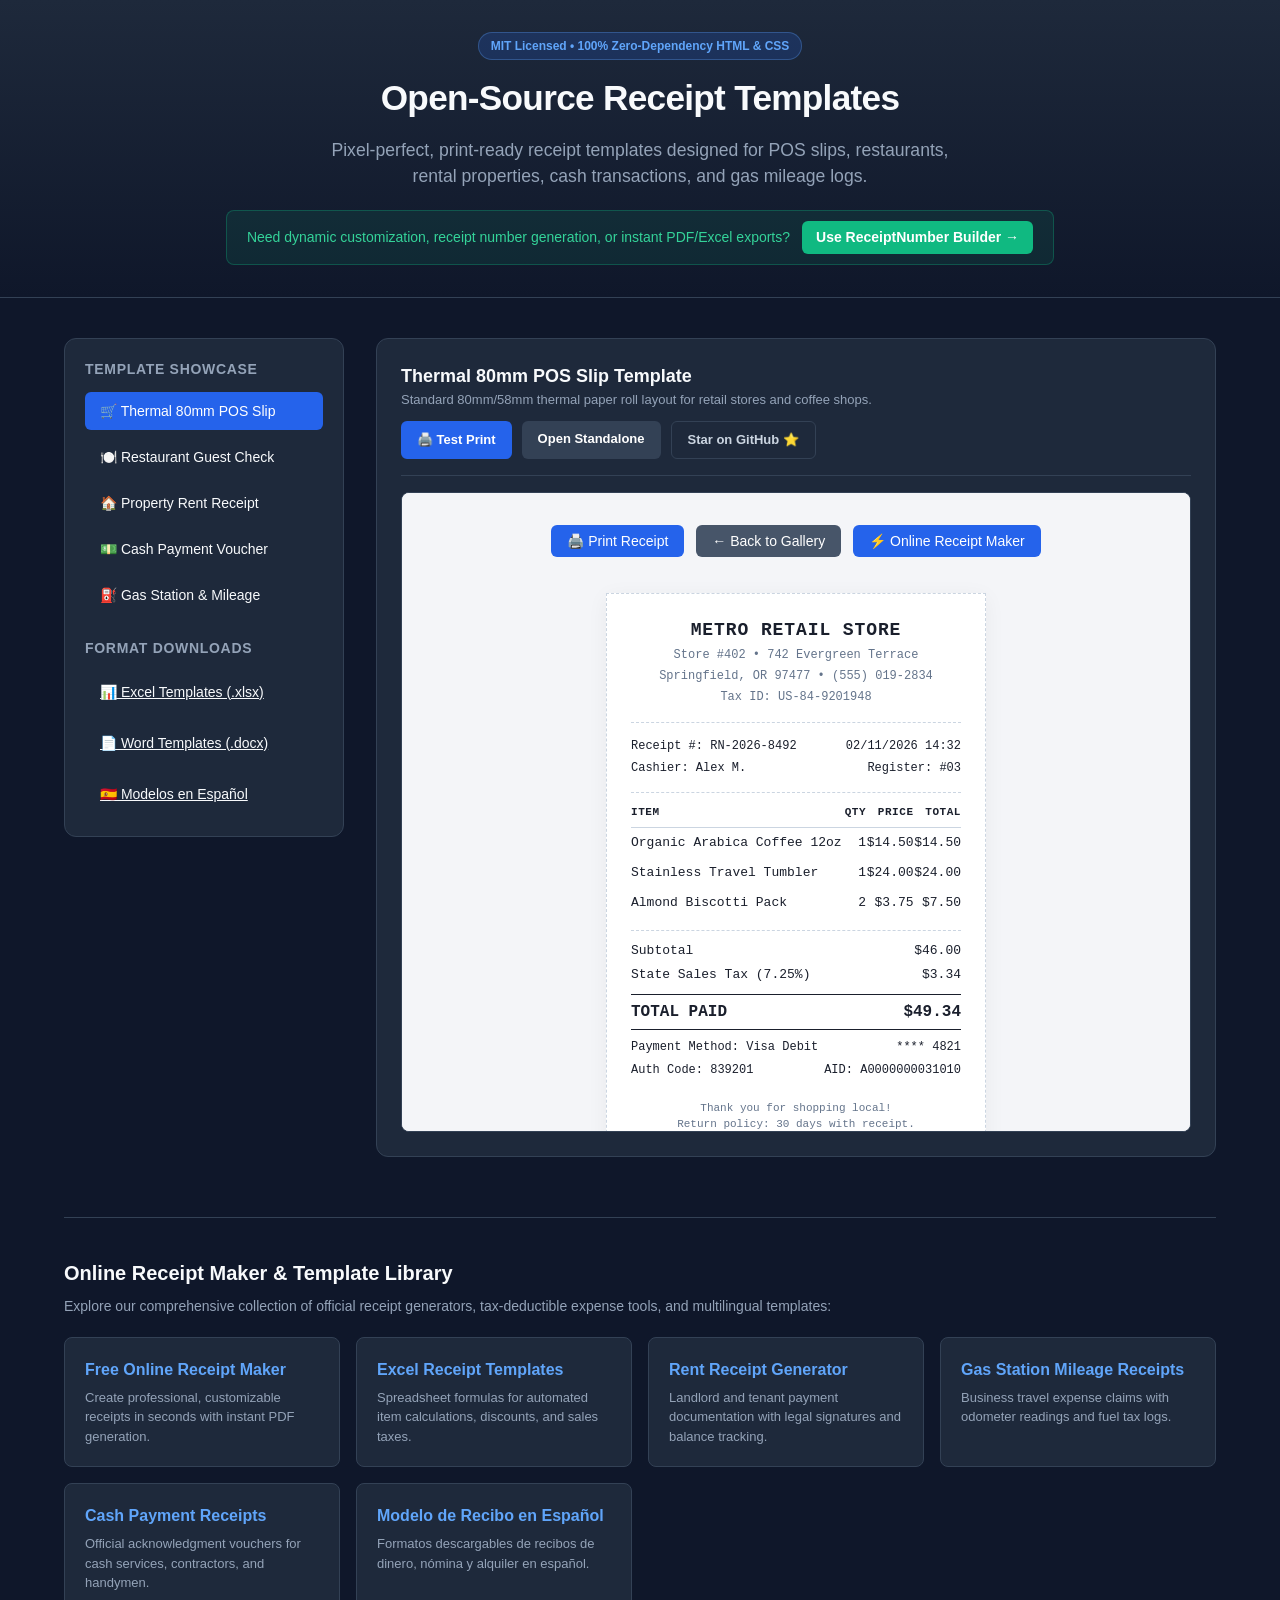
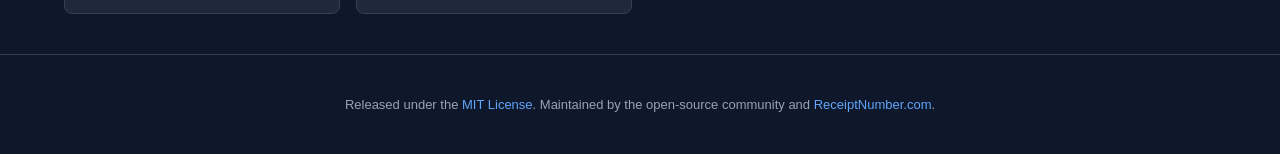
==== index.html @ 502199b3 "Initial commit: Open-source HTML & CSS receipt templates for web & print" ====
<!DOCTYPE html>
<html lang="en">
<head>
  <meta charset="UTF-8">
  <meta name="viewport" content="width=device-width, initial-scale=1.0">
  <title>Open-Source HTML & CSS Receipt Templates | Free Online Receipt Maker</title>
  <meta name="description" content="Free open-source printable HTML and CSS receipt templates for small businesses, freelancers, landlords, and retailers. 100% customizable with zero dependencies.">
  <style>
    :root {
      --primary: #2563eb;
      --primary-hover: #1d4ed8;
      --bg: #0f172a;
      --surface: #1e293b;
      --border: #334155;
      --text: #f8fafc;
      --muted: #94a3b8;
      --accent: #10b981;
    }
    * { box-sizing: border-box; margin: 0; padding: 0; }
    body {
      font-family: -apple-system, BlinkMacSystemFont, "Segoe UI", Roboto, Helvetica, Arial, sans-serif;
      background-color: var(--bg);
      color: var(--text);
      line-height: 1.5;
      padding: 0;
    }
    header {
      border-bottom: 1px solid var(--border);
      padding: 32px 24px;
      text-align: center;
      background: linear-gradient(180deg, #1e293b 0%, #0f172a 100%);
    }
    .badge {
      display: inline-block;
      background: rgba(37, 99, 235, 0.2);
      color: #60a5fa;
      border: 1px solid rgba(96, 165, 250, 0.3);
      padding: 4px 12px;
      border-radius: 9999px;
      font-size: 12px;
      font-weight: 600;
      margin-bottom: 12px;
    }
    h1 {
      font-size: 2.2rem;
      font-weight: 800;
      letter-spacing: -0.02em;
      margin-bottom: 12px;
    }
    p.subhead {
      color: var(--muted);
      font-size: 1.1rem;
      max-width: 640px;
      margin: 0 auto 20px auto;
    }
    .cta-banner {
      display: inline-flex;
      align-items: center;
      gap: 12px;
      background: rgba(16, 185, 129, 0.1);
      border: 1px solid rgba(16, 185, 129, 0.3);
      padding: 10px 20px;
      border-radius: 8px;
      font-size: 14px;
      color: #34d399;
    }
    .cta-banner a {
      color: #fff;
      background: var(--accent);
      padding: 6px 14px;
      border-radius: 6px;
      text-decoration: none;
      font-weight: 600;
    }
    .container {
      max-width: 1200px;
      margin: 40px auto;
      padding: 0 24px;
    }
    .grid {
      display: grid;
      grid-template-columns: 280px 1fr;
      gap: 32px;
    }
    @media (max-width: 768px) {
      .grid { grid-template-columns: 1fr; }
    }
    .nav-panel {
      background: var(--surface);
      border: 1px solid var(--border);
      border-radius: 12px;
      padding: 20px;
      height: fit-content;
    }
    .nav-panel h3 {
      font-size: 14px;
      text-transform: uppercase;
      letter-spacing: 0.05em;
      color: var(--muted);
      margin-bottom: 12px;
    }
    .nav-list {
      list-style: none;
      display: flex;
      flex-direction: column;
      gap: 8px;
    }
    .nav-btn {
      width: 100%;
      text-align: left;
      padding: 10px 14px;
      border-radius: 6px;
      background: transparent;
      border: 1px solid transparent;
      color: var(--text);
      cursor: pointer;
      font-size: 14px;
      font-weight: 500;
      display: flex;
      align-items: center;
      gap: 10px;
      transition: all 0.2s;
    }
    .nav-btn:hover {
      background: rgba(255, 255, 255, 0.05);
      border-color: var(--border);
    }
    .nav-btn.active {
      background: var(--primary);
      color: #fff;
    }
    .preview-box {
      background: var(--surface);
      border: 1px solid var(--border);
      border-radius: 12px;
      padding: 24px;
      display: flex;
      flex-direction: column;
      gap: 16px;
    }
    .preview-header {
      display: flex;
      justify-content: space-between;
      align-items: center;
      flex-wrap: wrap;
      gap: 12px;
      border-bottom: 1px solid var(--border);
      padding-bottom: 16px;
    }
    .preview-actions {
      display: flex;
      gap: 10px;
    }
    .action-btn {
      padding: 8px 16px;
      font-size: 13px;
      font-weight: 600;
      border-radius: 6px;
      text-decoration: none;
      cursor: pointer;
      border: none;
    }
    .action-btn.primary { background: var(--primary); color: #fff; }
    .action-btn.secondary { background: #334155; color: #fff; }
    .action-btn.outline { background: transparent; border: 1px solid var(--border); color: #cbd5e1; }
    .preview-frame {
      width: 100%;
      height: 640px;
      border: 1px solid var(--border);
      border-radius: 8px;
      background: #f4f5f8;
    }
    .resources-section {
      margin-top: 60px;
      border-top: 1px solid var(--border);
      padding-top: 40px;
    }
    .resource-cards {
      display: grid;
      grid-template-columns: repeat(auto-fit, minmax(240px, 1fr));
      gap: 16px;
      margin-top: 20px;
    }
    .res-card {
      background: var(--surface);
      border: 1px solid var(--border);
      padding: 20px;
      border-radius: 8px;
      text-decoration: none;
      color: inherit;
      transition: transform 0.2s, border-color 0.2s;
    }
    .res-card:hover {
      transform: translateY(-2px);
      border-color: var(--primary);
    }
    .res-card h4 { font-size: 16px; margin-bottom: 6px; color: #60a5fa; }
    .res-card p { font-size: 13px; color: var(--muted); }
    footer {
      text-align: center;
      padding: 40px 20px;
      border-top: 1px solid var(--border);
      color: var(--muted);
      font-size: 13px;
    }
    footer a { color: #60a5fa; text-decoration: none; }
  </style>
</head>
<body>

  <header>
    <div class="badge">MIT Licensed • 100% Zero-Dependency HTML & CSS</div>
    <h1>Open-Source Receipt Templates</h1>
    <p class="subhead">
      Pixel-perfect, print-ready receipt templates designed for POS slips, restaurants, rental properties, cash transactions, and gas mileage logs.
    </p>
    <div class="cta-banner">
      <span>Need dynamic customization, receipt number generation, or instant PDF/Excel exports?</span>
      <a href="https://receiptnumber.com" target="_blank" rel="noopener">Use ReceiptNumber Builder →</a>
    </div>
  </header>

  <div class="container">
    <div class="grid">
      <div class="nav-panel">
        <h3>Template Showcase</h3>
        <ul class="nav-list">
          <li>
            <button class="nav-btn active" onclick="loadPreview('templates/thermal-80mm.html', this)">
              🛒 Thermal 80mm POS Slip
            </button>
          </li>
          <li>
            <button class="nav-btn" onclick="loadPreview('templates/restaurant-guest-check.html', this)">
              🍽️ Restaurant Guest Check
            </button>
          </li>
          <li>
            <button class="nav-btn" onclick="loadPreview('templates/rent-receipt.html', this)">
              🏠 Property Rent Receipt
            </button>
          </li>
          <li>
            <button class="nav-btn" onclick="loadPreview('templates/cash-receipt.html', this)">
              💵 Cash Payment Voucher
            </button>
          </li>
          <li>
            <button class="nav-btn" onclick="loadPreview('templates/gas-station-receipt.html', this)">
              ⛽ Gas Station & Mileage
            </button>
          </li>
        </ul>

        <h3 style="margin-top: 24px;">Format Downloads</h3>
        <ul class="nav-list">
          <li>
            <a href="https://receiptnumber.com/receipt-template/excel" target="_blank" rel="noopener" class="nav-btn">
              📊 Excel Templates (.xlsx)
            </a>
          </li>
          <li>
            <a href="https://receiptnumber.com/receipt-template/word" target="_blank" rel="noopener" class="nav-btn">
              📄 Word Templates (.docx)
            </a>
          </li>
          <li>
            <a href="https://receiptnumber.com/es/recibo-de-pago" target="_blank" rel="noopener" class="nav-btn">
              🇪🇸 Modelos en Español
            </a>
          </li>
        </ul>
      </div>

      <div class="preview-box">
        <div class="preview-header">
          <div>
            <h2 id="preview-title" style="font-size: 18px; font-weight: 700;">Thermal 80mm POS Slip Template</h2>
            <p id="preview-desc" style="font-size: 13px; color: var(--muted);">Standard 80mm/58mm thermal paper roll layout for retail stores and coffee shops.</p>
          </div>
          <div class="preview-actions">
            <button class="action-btn primary" onclick="printFrame()">🖨️ Test Print</button>
            <a id="preview-link" href="templates/thermal-80mm.html" target="_blank" class="action-btn secondary">Open Standalone</a>
            <a href="https://github.com/hanshan0228/receipt-templates" target="_blank" class="action-btn outline">Star on GitHub ⭐</a>
          </div>
        </div>

        <iframe id="preview-frame" class="preview-frame" src="templates/thermal-80mm.html"></iframe>
      </div>
    </div>

    <div class="resources-section">
      <h3 style="font-size: 20px; font-weight: 700; margin-bottom: 8px;">Online Receipt Maker & Template Library</h3>
      <p style="color: var(--muted); font-size: 14px;">Explore our comprehensive collection of official receipt generators, tax-deductible expense tools, and multilingual templates:</p>

      <div class="resource-cards">
        <a href="https://receiptnumber.com" target="_blank" rel="noopener" class="res-card">
          <h4>Free Online Receipt Maker</h4>
          <p>Create professional, customizable receipts in seconds with instant PDF generation.</p>
        </a>
        <a href="https://receiptnumber.com/receipt-template/excel" target="_blank" rel="noopener" class="res-card">
          <h4>Excel Receipt Templates</h4>
          <p>Spreadsheet formulas for automated item calculations, discounts, and sales taxes.</p>
        </a>
        <a href="https://receiptnumber.com/templates/rent-receipt" target="_blank" rel="noopener" class="res-card">
          <h4>Rent Receipt Generator</h4>
          <p>Landlord and tenant payment documentation with legal signatures and balance tracking.</p>
        </a>
        <a href="https://receiptnumber.com/templates/gas-station-receipt" target="_blank" rel="noopener" class="res-card">
          <h4>Gas Station Mileage Receipts</h4>
          <p>Business travel expense claims with odometer readings and fuel tax logs.</p>
        </a>
        <a href="https://receiptnumber.com/templates/cash-receipt" target="_blank" rel="noopener" class="res-card">
          <h4>Cash Payment Receipts</h4>
          <p>Official acknowledgment vouchers for cash services, contractors, and handymen.</p>
        </a>
        <a href="https://receiptnumber.com/es/recibo-de-pago" target="_blank" rel="noopener" class="res-card">
          <h4>Modelo de Recibo en Español</h4>
          <p>Formatos descargables de recibos de dinero, nómina y alquiler en español.</p>
        </a>
      </div>
    </div>
  </div>

  <footer>
    <p>Released under the <a href="LICENSE">MIT License</a>. Maintained by the open-source community and <a href="https://receiptnumber.com">ReceiptNumber.com</a>.</p>
  </footer>

  <script>
    const templates = {
      'templates/thermal-80mm.html': {
        title: 'Thermal 80mm POS Slip Template',
        desc: 'Standard 80mm/58mm thermal paper roll layout for retail stores and coffee shops.'
      },
      'templates/restaurant-guest-check.html': {
        title: 'Restaurant Dining Guest Check',
        desc: 'Itemized dining bill with gratuity calculator, tax breakdown, and server table details.'
      },
      'templates/rent-receipt.html': {
        title: 'Monthly Property Rent Payment Receipt',
        desc: 'Formal landlord-tenant rental acknowledgment with balance due and dual signatures.'
      },
      'templates/cash-receipt.html': {
        title: 'Official Cash Payment Voucher',
        desc: 'Legally compliant cash transaction receipt with spelled-out amounts and contractor signatures.'
      },
      'templates/gas-station-receipt.html': {
        title: 'Gas Station Fuel & Mileage Reimbursement',
        desc: 'Pump gallonage log, fuel taxes, and odometer mileage tracker for business deductions.'
      }
    };

    function loadPreview(url, btn) {
      document.querySelectorAll('.nav-btn').forEach(b => b.classList.remove('active'));
      btn.classList.add('active');
      const frame = document.getElementById('preview-frame');
      frame.src = url;
      document.getElementById('preview-link').href = url;
      if (templates[url]) {
        document.getElementById('preview-title').textContent = templates[url].title;
        document.getElementById('preview-desc').textContent = templates[url].desc;
      }
    }

    function printFrame() {
      const frame = document.getElementById('preview-frame');
      frame.contentWindow.focus();
      frame.contentWindow.print();
    }
  </script>
</body>
</html>
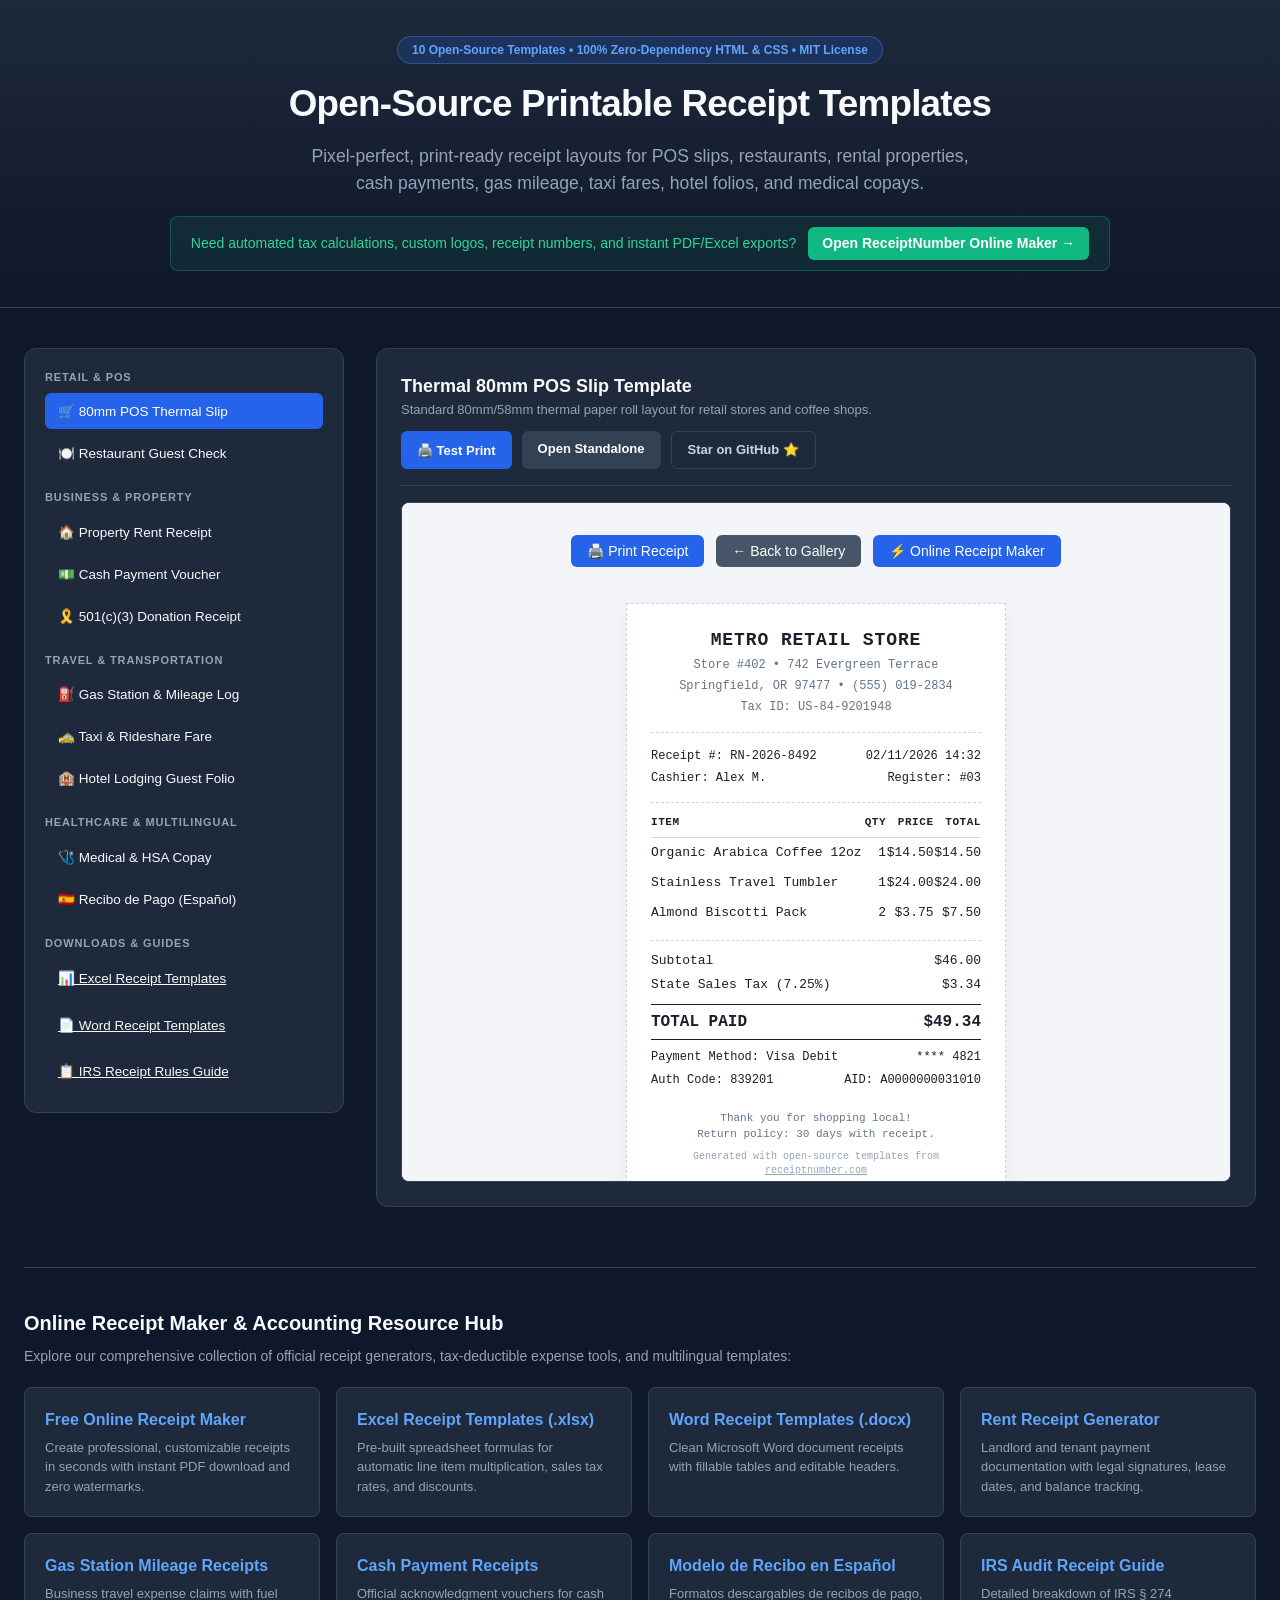
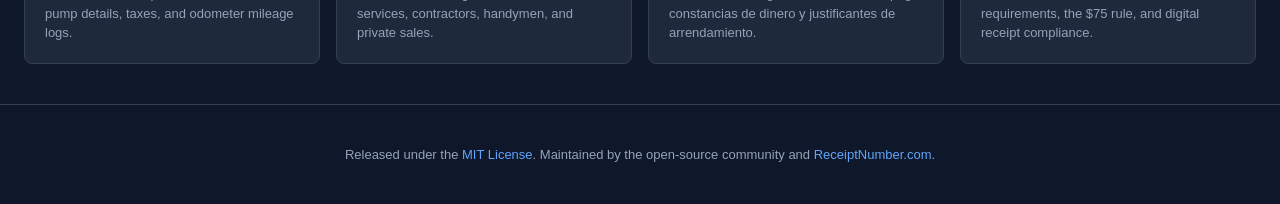
==== commit ae7ee456: "feat: expand to 10 printable receipt templates, IRS audit guide & enriched showcase" ====
--- a/index.html
+++ b/index.html
@@ -4,7 +4,24 @@
   <meta charset="UTF-8">
   <meta name="viewport" content="width=device-width, initial-scale=1.0">
   <title>Open-Source HTML & CSS Receipt Templates | Free Online Receipt Maker</title>
-  <meta name="description" content="Free open-source printable HTML and CSS receipt templates for small businesses, freelancers, landlords, and retailers. 100% customizable with zero dependencies.">
+  <meta name="description" content="Free open-source printable HTML and CSS receipt templates (Thermal 80mm, Restaurant, Cash, Rent, Gas, Taxi, Hotel, Medical). 100% customizable with zero dependencies.">
+  <link rel="canonical" href="https://hanshan0228.github.io/receipt-templates/">
+  <script type="application/ld+json">
+  {
+    "@context": "https://schema.org",
+    "@type": "SoftwareSourceCode",
+    "name": "Open-Source Receipt Templates",
+    "programmingLanguage": "HTML, CSS, JavaScript",
+    "license": "https://opensource.org/licenses/MIT",
+    "description": "Clean, zero-dependency printable receipt templates for thermal POS, restaurants, landlords, and small businesses.",
+    "codeRepository": "https://github.com/hanshan0228/receipt-templates",
+    "author": {
+      "@type": "Organization",
+      "name": "ReceiptNumber",
+      "url": "https://receiptnumber.com"
+    }
+  }
+  </script>
   <style>
     :root {
       --primary: #2563eb;
@@ -26,7 +43,7 @@
     }
     header {
       border-bottom: 1px solid var(--border);
-      padding: 32px 24px;
+      padding: 36px 24px;
       text-align: center;
       background: linear-gradient(180deg, #1e293b 0%, #0f172a 100%);
     }
@@ -35,14 +52,14 @@
       background: rgba(37, 99, 235, 0.2);
       color: #60a5fa;
       border: 1px solid rgba(96, 165, 250, 0.3);
-      padding: 4px 12px;
+      padding: 4px 14px;
       border-radius: 9999px;
       font-size: 12px;
       font-weight: 600;
       margin-bottom: 12px;
     }
     h1 {
-      font-size: 2.2rem;
+      font-size: 2.3rem;
       font-weight: 800;
       letter-spacing: -0.02em;
       margin-bottom: 12px;
@@ -50,12 +67,14 @@
     p.subhead {
       color: var(--muted);
       font-size: 1.1rem;
-      max-width: 640px;
+      max-width: 680px;
       margin: 0 auto 20px auto;
     }
     .cta-banner {
       display: inline-flex;
       align-items: center;
+      flex-wrap: wrap;
+      justify-content: center;
       gap: 12px;
       background: rgba(16, 185, 129, 0.1);
       border: 1px solid rgba(16, 185, 129, 0.3);
@@ -71,18 +90,20 @@
       border-radius: 6px;
       text-decoration: none;
       font-weight: 600;
-    }
+      transition: background 0.2s;
+    }
+    .cta-banner a:hover { background: #059669; }
     .container {
-      max-width: 1200px;
+      max-width: 1280px;
       margin: 40px auto;
       padding: 0 24px;
     }
     .grid {
       display: grid;
-      grid-template-columns: 280px 1fr;
+      grid-template-columns: 320px 1fr;
       gap: 32px;
     }
-    @media (max-width: 768px) {
+    @media (max-width: 900px) {
       .grid { grid-template-columns: 1fr; }
     }
     .nav-panel {
@@ -92,33 +113,36 @@
       padding: 20px;
       height: fit-content;
     }
-    .nav-panel h3 {
-      font-size: 14px;
+    .nav-category {
+      font-size: 11px;
       text-transform: uppercase;
-      letter-spacing: 0.05em;
-      color: var(--muted);
-      margin-bottom: 12px;
-    }
+      letter-spacing: 0.08em;
+      color: #94a3b8;
+      margin-top: 18px;
+      margin-bottom: 8px;
+      font-weight: 700;
+    }
+    .nav-category:first-of-type { margin-top: 0; }
     .nav-list {
       list-style: none;
       display: flex;
       flex-direction: column;
-      gap: 8px;
+      gap: 6px;
     }
     .nav-btn {
       width: 100%;
       text-align: left;
-      padding: 10px 14px;
+      padding: 9px 12px;
       border-radius: 6px;
       background: transparent;
       border: 1px solid transparent;
       color: var(--text);
       cursor: pointer;
-      font-size: 14px;
+      font-size: 13.5px;
       font-weight: 500;
       display: flex;
       align-items: center;
-      gap: 10px;
+      gap: 8px;
       transition: all 0.2s;
     }
     .nav-btn:hover {
@@ -128,6 +152,7 @@
     .nav-btn.active {
       background: var(--primary);
       color: #fff;
+      border-color: var(--primary);
     }
     .preview-box {
       background: var(--surface);
@@ -150,6 +175,7 @@
     .preview-actions {
       display: flex;
       gap: 10px;
+      flex-wrap: wrap;
     }
     .action-btn {
       padding: 8px 16px;
@@ -159,13 +185,15 @@
       text-decoration: none;
       cursor: pointer;
       border: none;
-    }
+      transition: opacity 0.2s;
+    }
+    .action-btn:hover { opacity: 0.9; }
     .action-btn.primary { background: var(--primary); color: #fff; }
     .action-btn.secondary { background: #334155; color: #fff; }
     .action-btn.outline { background: transparent; border: 1px solid var(--border); color: #cbd5e1; }
     .preview-frame {
       width: 100%;
-      height: 640px;
+      height: 680px;
       border: 1px solid var(--border);
       border-radius: 8px;
       background: #f4f5f8;
@@ -177,7 +205,7 @@
     }
     .resource-cards {
       display: grid;
-      grid-template-columns: repeat(auto-fit, minmax(240px, 1fr));
+      grid-template-columns: repeat(auto-fit, minmax(260px, 1fr));
       gap: 16px;
       margin-top: 20px;
     }
@@ -209,25 +237,25 @@
 <body>
 
   <header>
-    <div class="badge">MIT Licensed • 100% Zero-Dependency HTML & CSS</div>
-    <h1>Open-Source Receipt Templates</h1>
+    <div class="badge">10 Open-Source Templates • 100% Zero-Dependency HTML & CSS • MIT License</div>
+    <h1>Open-Source Printable Receipt Templates</h1>
     <p class="subhead">
-      Pixel-perfect, print-ready receipt templates designed for POS slips, restaurants, rental properties, cash transactions, and gas mileage logs.
+      Pixel-perfect, print-ready receipt layouts for POS slips, restaurants, rental properties, cash payments, gas mileage, taxi fares, hotel folios, and medical copays.
     </p>
     <div class="cta-banner">
-      <span>Need dynamic customization, receipt number generation, or instant PDF/Excel exports?</span>
-      <a href="https://receiptnumber.com" target="_blank" rel="noopener">Use ReceiptNumber Builder →</a>
+      <span>Need automated tax calculations, custom logos, receipt numbers, and instant PDF/Excel exports?</span>
+      <a href="https://receiptnumber.com" target="_blank" rel="noopener">Open ReceiptNumber Online Maker →</a>
     </div>
   </header>
 
   <div class="container">
     <div class="grid">
       <div class="nav-panel">
-        <h3>Template Showcase</h3>
+        <div class="nav-category">Retail & POS</div>
         <ul class="nav-list">
           <li>
             <button class="nav-btn active" onclick="loadPreview('templates/thermal-80mm.html', this)">
-              🛒 Thermal 80mm POS Slip
+              🛒 80mm POS Thermal Slip
             </button>
           </li>
           <li>
@@ -235,6 +263,10 @@
               🍽️ Restaurant Guest Check
             </button>
           </li>
+        </ul>
+
+        <div class="nav-category">Business & Property</div>
+        <ul class="nav-list">
           <li>
             <button class="nav-btn" onclick="loadPreview('templates/rent-receipt.html', this)">
               🏠 Property Rent Receipt
@@ -246,27 +278,60 @@
             </button>
           </li>
           <li>
+            <button class="nav-btn" onclick="loadPreview('templates/donation-charity-receipt.html', this)">
+              🎗️ 501(c)(3) Donation Receipt
+            </button>
+          </li>
+        </ul>
+
+        <div class="nav-category">Travel & Transportation</div>
+        <ul class="nav-list">
+          <li>
             <button class="nav-btn" onclick="loadPreview('templates/gas-station-receipt.html', this)">
-              ⛽ Gas Station & Mileage
+              ⛽ Gas Station & Mileage Log
+            </button>
+          </li>
+          <li>
+            <button class="nav-btn" onclick="loadPreview('templates/taxi-cab-receipt.html', this)">
+              🚕 Taxi & Rideshare Fare
+            </button>
+          </li>
+          <li>
+            <button class="nav-btn" onclick="loadPreview('templates/hotel-folio-receipt.html', this)">
+              🏨 Hotel Lodging Guest Folio
             </button>
           </li>
         </ul>
 
-        <h3 style="margin-top: 24px;">Format Downloads</h3>
+        <div class="nav-category">Healthcare & Multilingual</div>
         <ul class="nav-list">
           <li>
+            <button class="nav-btn" onclick="loadPreview('templates/medical-doctor-receipt.html', this)">
+              🩺 Medical & HSA Copay
+            </button>
+          </li>
+          <li>
+            <button class="nav-btn" onclick="loadPreview('templates/recibo-de-pago-es.html', this)">
+              🇪🇸 Recibo de Pago (Español)
+            </button>
+          </li>
+        </ul>
+
+        <div class="nav-category">Downloads & Guides</div>
+        <ul class="nav-list">
+          <li>
             <a href="https://receiptnumber.com/receipt-template/excel" target="_blank" rel="noopener" class="nav-btn">
-              📊 Excel Templates (.xlsx)
+              📊 Excel Receipt Templates
             </a>
           </li>
           <li>
             <a href="https://receiptnumber.com/receipt-template/word" target="_blank" rel="noopener" class="nav-btn">
-              📄 Word Templates (.docx)
+              📄 Word Receipt Templates
             </a>
           </li>
           <li>
-            <a href="https://receiptnumber.com/es/recibo-de-pago" target="_blank" rel="noopener" class="nav-btn">
-              🇪🇸 Modelos en Español
+            <a href="docs/irs-receipt-requirements.md" class="nav-btn">
+              📋 IRS Receipt Rules Guide
             </a>
           </li>
         </ul>
@@ -290,33 +355,41 @@
     </div>
 
     <div class="resources-section">
-      <h3 style="font-size: 20px; font-weight: 700; margin-bottom: 8px;">Online Receipt Maker & Template Library</h3>
+      <h3 style="font-size: 20px; font-weight: 700; margin-bottom: 8px;">Online Receipt Maker & Accounting Resource Hub</h3>
       <p style="color: var(--muted); font-size: 14px;">Explore our comprehensive collection of official receipt generators, tax-deductible expense tools, and multilingual templates:</p>
 
       <div class="resource-cards">
         <a href="https://receiptnumber.com" target="_blank" rel="noopener" class="res-card">
           <h4>Free Online Receipt Maker</h4>
-          <p>Create professional, customizable receipts in seconds with instant PDF generation.</p>
+          <p>Create professional, customizable receipts in seconds with instant PDF download and zero watermarks.</p>
         </a>
         <a href="https://receiptnumber.com/receipt-template/excel" target="_blank" rel="noopener" class="res-card">
-          <h4>Excel Receipt Templates</h4>
-          <p>Spreadsheet formulas for automated item calculations, discounts, and sales taxes.</p>
+          <h4>Excel Receipt Templates (.xlsx)</h4>
+          <p>Pre-built spreadsheet formulas for automatic line item multiplication, sales tax rates, and discounts.</p>
+        </a>
+        <a href="https://receiptnumber.com/receipt-template/word" target="_blank" rel="noopener" class="res-card">
+          <h4>Word Receipt Templates (.docx)</h4>
+          <p>Clean Microsoft Word document receipts with fillable tables and editable headers.</p>
         </a>
         <a href="https://receiptnumber.com/templates/rent-receipt" target="_blank" rel="noopener" class="res-card">
           <h4>Rent Receipt Generator</h4>
-          <p>Landlord and tenant payment documentation with legal signatures and balance tracking.</p>
+          <p>Landlord and tenant payment documentation with legal signatures, lease dates, and balance tracking.</p>
         </a>
         <a href="https://receiptnumber.com/templates/gas-station-receipt" target="_blank" rel="noopener" class="res-card">
           <h4>Gas Station Mileage Receipts</h4>
-          <p>Business travel expense claims with odometer readings and fuel tax logs.</p>
+          <p>Business travel expense claims with fuel pump details, taxes, and odometer mileage logs.</p>
         </a>
         <a href="https://receiptnumber.com/templates/cash-receipt" target="_blank" rel="noopener" class="res-card">
           <h4>Cash Payment Receipts</h4>
-          <p>Official acknowledgment vouchers for cash services, contractors, and handymen.</p>
+          <p>Official acknowledgment vouchers for cash services, contractors, handymen, and private sales.</p>
         </a>
         <a href="https://receiptnumber.com/es/recibo-de-pago" target="_blank" rel="noopener" class="res-card">
           <h4>Modelo de Recibo en Español</h4>
-          <p>Formatos descargables de recibos de dinero, nómina y alquiler en español.</p>
+          <p>Formatos descargables de recibos de pago, constancias de dinero y justificantes de arrendamiento.</p>
+        </a>
+        <a href="docs/irs-receipt-requirements.md" class="res-card">
+          <h4>IRS Audit Receipt Guide</h4>
+          <p>Detailed breakdown of IRS § 274 requirements, the $75 rule, and digital receipt compliance.</p>
         </a>
       </div>
     </div>
@@ -344,9 +417,29 @@
         title: 'Official Cash Payment Voucher',
         desc: 'Legally compliant cash transaction receipt with spelled-out amounts and contractor signatures.'
       },
+      'templates/donation-charity-receipt.html': {
+        title: '501(c)(3) Charitable Donation Receipt',
+        desc: 'Official non-profit tax deduction receipt with required IRS IRC § 170 substantiation language.'
+      },
       'templates/gas-station-receipt.html': {
         title: 'Gas Station Fuel & Mileage Reimbursement',
         desc: 'Pump gallonage log, fuel taxes, and odometer mileage tracker for business deductions.'
+      },
+      'templates/taxi-cab-receipt.html': {
+        title: 'Taxi Cab & Rideshare Fare Receipt',
+        desc: 'Meter fare breakdown, airport tolls, and tip calculation for business travel claims.'
+      },
+      'templates/hotel-folio-receipt.html': {
+        title: 'Hotel Lodging Guest Folio Receipt',
+        desc: 'Itemized room nights, occupancy taxes, room service, and valet parking ledger.'
+      },
+      'templates/medical-doctor-receipt.html': {
+        title: 'Medical Clinic & Healthcare Copay Receipt',
+        desc: 'CPT code billing breakdown and insurance adjustment receipt for HSA/FSA reimbursement.'
+      },
+      'templates/recibo-de-pago-es.html': {
+        title: 'Modelo de Recibo de Pago en Efectivo (Español)',
+        desc: 'Plantilla de constancia de entrega de dinero con base imponible, desglose de IVA y firmas.'
       }
     };
 
